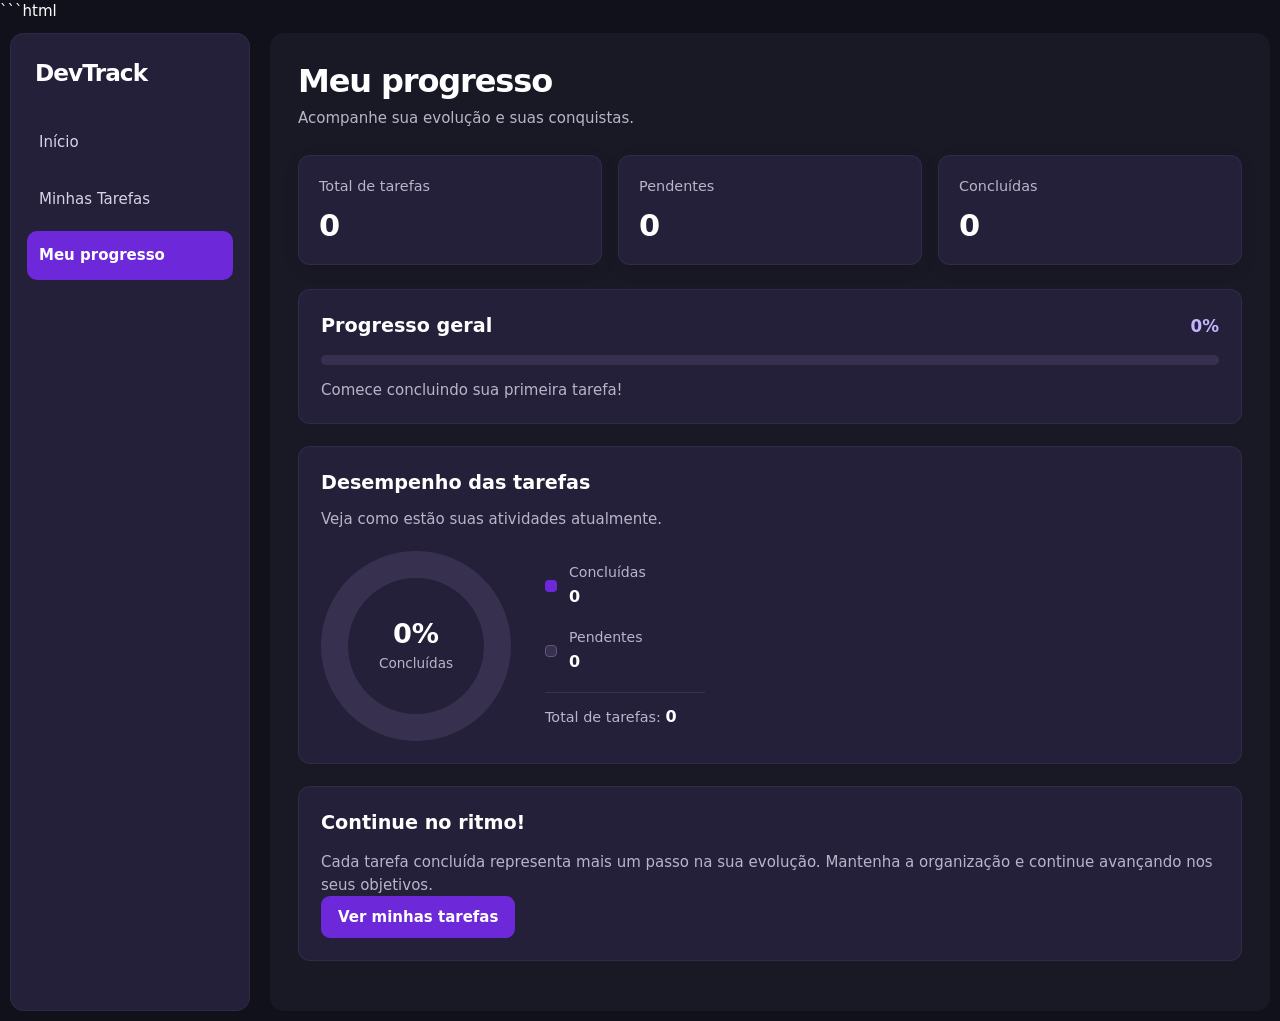
==== progresso.html @ 64759b38 "Primeiro commit do DevTrack" ====
```html
<!DOCTYPE html>
<html lang="pt-BR">
<head>
    <meta charset="UTF-8">
    <meta name="viewport" content="width=device-width, initial-scale=1.0">

    <meta
        name="description"
        content="Acompanhe seu progresso, suas tarefas concluídas e seu desempenho no DevTrack."
    >

    <title>DevTrack | Meu Progresso</title>

    <link rel="stylesheet" href="./css/style.css">
    <script src="./script.js" defer></script>
</head>
<body>
    <div class="layout">
        <div class="content-layout">

            <aside>
                <h2>DevTrack</h2>

                <nav aria-label="Navegação principal">
                    <ul>
                        <li>
                            <a href="./index.html">Início</a>
                        </li>

                        <li>
                            <a href="./tarefas.html">Minhas Tarefas</a>
                        </li>

                        <li>
                            <a
                                href="./progresso.html"
                                class="ativo"
                                aria-current="page"
                            >
                                Meu progresso
                            </a>
                        </li>
                    </ul>
                </nav>
            </aside>

            <main>
                <header class="page-header">
                    <div class="header-info">
                        <h1>Meu progresso</h1>
                        <p>Acompanhe sua evolução e suas conquistas.</p>
                    </div>
                </header>

                <section
                    class="dashboard"
                    aria-label="Resumo das tarefas"
                >
                    <article class="dashboard-card">
                        <p>Total de tarefas</p>
                        <h2 id="totalTasks">0</h2>
                    </article>

                    <article class="dashboard-card">
                        <p>Pendentes</p>
                        <h2 id="pendingTasks">0</h2>
                    </article>

                    <article class="dashboard-card">
                        <p>Concluídas</p>
                        <h2 id="completedTasks">0</h2>
                    </article>
                </section>

                <section
                    class="progress-section"
                    aria-labelledby="generalProgressTitle"
                >
                    <div class="progress-header">
                        <h2 id="generalProgressTitle">
                            Progresso geral
                        </h2>

                        <span id="progressPercentage">0%</span>
                    </div>

                    <div
                        class="progress-track"
                        id="progressBar"
                        role="progressbar"
                        aria-label="Progresso das tarefas concluídas"
                        aria-valuemin="0"
                        aria-valuemax="100"
                        aria-valuenow="0"
                    >
                        <div
                            class="progress-fill"
                            id="progressFill"
                        ></div>
                    </div>

                    <p id="progressMessage" aria-live="polite">
                        Comece concluindo sua primeira tarefa!
                    </p>
                </section>

                <section
                    class="performance-section"
                    aria-labelledby="performanceTitle"
                >
                    <h2 id="performanceTitle">
                        Desempenho das tarefas
                    </h2>

                    <p class="performance-description">
                        Veja como estão suas atividades atualmente.
                    </p>

                    <div class="performance-content">
                        <div
                            class="performance-chart"
                            id="performanceChart"
                            role="img"
                            aria-label="Gráfico de tarefas concluídas e pendentes"
                        >
                            <div class="chart-center">
                                <strong id="chartPercentage">0%</strong>
                                <span>Concluídas</span>
                            </div>
                        </div>

                        <div class="chart-legend">
                            <div class="legend-item">
                                <span
                                    class="legend-color legend-completed"
                                    aria-hidden="true"
                                ></span>

                                <div>
                                    <p>Concluídas</p>
                                    <strong id="chartCompleted">0</strong>
                                </div>
                            </div>

                            <div class="legend-item">
                                <span
                                    class="legend-color legend-pending"
                                    aria-hidden="true"
                                ></span>

                                <div>
                                    <p>Pendentes</p>
                                    <strong id="chartPending">0</strong>
                                </div>
                            </div>

                            <div class="chart-total">
                                Total de tarefas:
                                <strong id="chartTotal">0</strong>
                            </div>
                        </div>
                    </div>
                </section>

                <section
                    class="progress-section"
                    aria-labelledby="motivationTitle"
                >
                    <h2 id="motivationTitle">Continue no ritmo!</h2>

                    <p>
                        Cada tarefa concluída representa mais um passo
                        na sua evolução. Mantenha a organização e continue
                        avançando nos seus objetivos.
                    </p>

                    <a href="./tarefas.html" class="btn-primary">
                        Ver minhas tarefas
                    </a>
                </section>

            </main>
        </div>
    </div>
</body>
</html>
---- css/style.css ----
/* =========================
   CONFIGURAÇÕES GERAIS
========================= */

* {
    box-sizing: border-box;
}

:root {
    --background: #11111B;
    --surface: #191926;
    --surface-raised: #252039;
    --surface-hover: #302849;
    --primary: #6D28D9;
    --primary-hover: #7C3AED;
    --lavender: #C4B5FD;
    --text: #FFFFFF;
    --muted: #B8B5C9;
    --border: #39324F;
    --green: #22C55E;
    --red: #EF4444;
}

html {
    min-height: 100%;
    background: var(--background);
}

body {
    min-height: 100vh;
    margin: 0;
    background: var(--background);
    color: var(--text);
    font-family: Inter, system-ui, -apple-system, BlinkMacSystemFont, "Segoe UI", sans-serif;
    font-size: 15px;
    line-height: 1.5;
}

button,
input,
select {
    font: inherit;
}

button,
a,
input,
select {
    -webkit-tap-highlight-color: transparent;
}

button {
    cursor: pointer;
}

button:focus-visible,
a:focus-visible,
input:focus-visible,
select:focus-visible {
    outline: 2px solid var(--lavender);
    outline-offset: 3px;
}

[hidden] {
    display: none !important;
}

/* =========================
   LAYOUT PRINCIPAL
========================= */

.layout {
    min-height: 100vh;
    padding: 10px;
}

.content-layout {
    display: flex;
    align-items: stretch;
    gap: 20px;
    width: 100%;
    min-height: calc(100vh - 20px);
}

/* =========================
   MENU LATERAL
========================= */

aside {
    width: 240px;
    min-height: calc(100vh - 20px);
    padding: 22px 16px;
    flex: 0 0 240px;
    background: var(--surface-raised);
    border: 1px solid rgba(196, 181, 253, 0.06);
    border-radius: 14px;
}

aside h2 {
    margin: 0 0 28px;
    padding: 0 8px;
    font-size: 1.45rem;
    font-weight: 750;
    letter-spacing: -0.04em;
}

nav {
    width: 100%;
}

nav ul {
    margin: 0;
    padding: 0;
    list-style: none;
}

nav li {
    margin: 0 0 8px;
}

nav a {
    display: block;
    padding: 13px 12px;
    color: #D8D4E7;
    text-decoration: none;
    border-radius: 10px;
    transition: background-color 0.2s ease, color 0.2s ease;
}

nav a:hover {
    color: var(--text);
    background: var(--surface-hover);
}

nav a.ativo {
    color: var(--text);
    background: var(--primary);
    font-weight: 600;
}

/* =========================
   CONTEÚDO PRINCIPAL
========================= */

main {
    flex: 1;
    min-width: 0;
    padding: 28px;
    background: var(--surface);
    border-radius: 14px;
}

.page-header {
    display: flex;
    align-items: center;
    justify-content: space-between;
    gap: 20px;
    margin-bottom: 26px;
}

.header-info h1 {
    margin: 0 0 6px;
    font-size: clamp(1.55rem, 2.5vw, 2rem);
    line-height: 1.25;
    letter-spacing: -0.035em;
}

.header-info p {
    margin: 0;
    color: var(--muted);
}

h2,
h3,
p {
    overflow-wrap: anywhere;
}

/* =========================
   BOTÕES
========================= */

.btn-primary,
.btn-secondary {
    display: inline-flex;
    align-items: center;
    justify-content: center;
    gap: 8px;
    min-height: 42px;
    padding: 10px 16px;
    border: 1px solid transparent;
    border-radius: 9px;
    color: var(--text);
    text-decoration: none;
    font-weight: 600;
    line-height: 1.2;
    transition: background-color 0.2s ease, border-color 0.2s ease, transform 0.2s ease;
}

.btn-primary {
    background: var(--primary);
}

.btn-primary:hover {
    background: var(--primary-hover);
    transform: translateY(-1px);
}

.btn-secondary {
    background: #332C47;
    border-color: var(--border);
}

.btn-secondary:hover {
    background: #403653;
}

/* =========================
   CARTÕES DE RESUMO
========================= */

.dashboard {
    display: grid;
    grid-template-columns: repeat(3, minmax(0, 1fr));
    gap: 16px;
    margin-bottom: 24px;
}

.dashboard-card {
    min-width: 0;
    padding: 20px;
    background: var(--surface-raised);
    border: 1px solid rgba(196, 181, 253, 0.07);
    border-radius: 12px;
    box-shadow: 0 5px 18px rgba(0, 0, 0, 0.08);
}

.dashboard-card p {
    margin: 0 0 10px;
    color: var(--muted);
    font-size: 0.9rem;
}

.dashboard-card h2 {
    margin: 0;
    font-size: 1.9rem;
    line-height: 1.2;
    font-weight: 750;
}

/* =========================
   SEÇÕES DE PROGRESSO
========================= */

.progress-section,
.performance-section {
    margin-bottom: 22px;
    padding: 22px;
    background: var(--surface-raised);
    border: 1px solid rgba(196, 181, 253, 0.07);
    border-radius: 12px;
}

.progress-section h2,
.performance-section h2 {
    margin: 0 0 10px;
    font-size: 1.2rem;
}

.progress-section > p,
.performance-description {
    color: var(--muted);
}

.progress-section > p {
    margin: 14px 0 0;
}

.progress-header {
    display: flex;
    align-items: center;
    justify-content: space-between;
    gap: 12px;
    margin-bottom: 14px;
}

.progress-header h2 {
    margin: 0;
}

#progressPercentage {
    color: var(--lavender);
    font-size: 1.05rem;
    font-weight: 700;
    font-variant-numeric: tabular-nums;
}

.progress-track {
    width: 100%;
    height: 10px;
    overflow: hidden;
    background: #38304F;
    border-radius: 999px;
}

.progress-fill {
    width: 0;
    height: 100%;
    background: linear-gradient(90deg, #6D28D9, #A78BFA);
    border-radius: inherit;
    transition: width 0.35s ease;
}

/* =========================
   GRÁFICO DE DESEMPENHO
========================= */

.performance-description {
    margin: 0 0 20px;
}

.performance-content {
    display: flex;
    align-items: center;
    gap: 34px;
}

.performance-chart {
    display: grid;
    place-items: center;
    position: relative;
    width: 190px;
    height: 190px;
    flex: 0 0 190px;
    border-radius: 50%;
    background: conic-gradient(var(--primary) 0% 0%, #38304F 0% 100%);
}

.performance-chart::before {
    position: absolute;
    width: 136px;
    height: 136px;
    content: "";
    background: var(--surface-raised);
    border-radius: 50%;
}

.chart-center {
    display: flex;
    align-items: center;
    justify-content: center;
    position: relative;
    z-index: 1;
    flex-direction: column;
    gap: 3px;
}

.chart-center strong {
    font-size: 1.7rem;
    line-height: 1.2;
}

.chart-center span {
    color: var(--muted);
    font-size: 0.85rem;
}

.chart-legend {
    display: flex;
    flex-direction: column;
    gap: 18px;
    min-width: 160px;
}

.legend-item {
    display: flex;
    align-items: center;
    gap: 12px;
}

.legend-color {
    width: 12px;
    height: 12px;
    flex: 0 0 12px;
    border-radius: 4px;
}

.legend-completed {
    background: var(--primary);
}

.legend-pending {
    background: #38304F;
    border: 1px solid #615777;
}

.legend-item p {
    margin: 0 0 2px;
    color: var(--muted);
    font-size: 0.88rem;
}

.legend-item strong,
.chart-total strong {
    font-size: 1rem;
    font-variant-numeric: tabular-nums;
}

.chart-total {
    padding-top: 12px;
    border-top: 1px solid var(--border);
    color: var(--muted);
    font-size: 0.9rem;
}

.chart-total strong {
    color: var(--text);
}

/* =========================
   FORMULÁRIO DE TAREFAS
========================= */

.task-form-container {
    margin-bottom: 24px;
    padding: 24px;
    background: var(--surface-raised);
    border: 1px solid rgba(196, 181, 253, 0.09);
    border-radius: 12px;
}

.task-form-container h2 {
    margin: 0 0 20px;
    font-size: 1.2rem;
}

#taskForm {
    display: grid;
    grid-template-columns: repeat(2, minmax(0, 1fr));
    gap: 18px;
}

.form-group {
    display: flex;
    flex-direction: column;
    gap: 8px;
    min-width: 0;
}

.form-group label {
    color: #E7E2F4;
    font-size: 0.92rem;
    font-weight: 600;
}

.form-group input,
.form-group select {
    width: 100%;
    min-height: 44px;
    padding: 10px 12px;
    color: var(--text);
    background: #191926;
    border: 1px solid #49405F;
    border-radius: 8px;
}

.form-group input::placeholder {
    color: #89839D;
}

.form-group input:focus,
.form-group select:focus {
    border-color: var(--primary);
    outline: 2px solid rgba(109, 40, 217, 0.25);
}

.form-group input[type="date"] {
    color-scheme: dark;
}

.form-actions {
    display: flex;
    align-items: center;
    flex-wrap: wrap;
    gap: 10px;
    grid-column: 1 / -1;
    margin-top: 2px;
}

/* =========================
   LISTA E CARTÕES DE TAREFAS
========================= */

.task-list {
    display: flex;
    flex-direction: column;
    gap: 16px;
}

.task-card {
    display: flex;
    align-items: flex-start;
    flex-direction: column;
    gap: 10px;
    min-width: 0;
    padding: 22px;
    background: var(--surface-raised);
    border: 1px solid rgba(196, 181, 253, 0.08);
    border-radius: 12px;
    transition: border-color 0.2s ease, background-color 0.2s ease;
}

.task-card h2 {
    margin: 0;
    font-size: 1.12rem;
    line-height: 1.35;
}

.task-card > p {
    margin: 0;
    color: var(--muted);
}

.task-card.task-completed {
    border-color: rgba(34, 197, 94, 0.35);
}

.task-completed h2 {
    color: #C8F7D7;
}

.task-completed > p:not(.due-date) {
    color: #A7B8AD;
}

.priority-high,
.priority-medium,
.priority-low {
    display: inline-flex;
    align-items: center;
    padding: 5px 10px;
    border: 1px solid transparent;
    border-radius: 999px;
    font-size: 0.78rem;
    font-weight: 700;
}

.priority-high {
    color: #FCA5A5;
    background: rgba(239, 68, 68, 0.12);
    border-color: rgba(239, 68, 68, 0.25);
}

.priority-medium {
    color: #FCD34D;
    background: rgba(245, 158, 11, 0.12);
    border-color: rgba(245, 158, 11, 0.25);
}

.priority-low {
    color: #86EFAC;
    background: rgba(34, 197, 94, 0.12);
    border-color: rgba(34, 197, 94, 0.25);
}

.due-date {
    color: var(--lavender) !important;
    font-size: 0.88rem;
}

.task-card.task-overdue {
    border-color: var(--red);
}

.due-date-overdue {
    color: #F87171 !important;
    font-weight: 700;
}

.task-actions {
    display: flex;
    align-items: center;
    gap: 8px;
    margin-top: 8px;
}

.btn-complete,
.btn-delete {
    display: inline-flex;
    align-items: center;
    justify-content: center;
    width: 38px;
    height: 38px;
    padding: 0;
    border-radius: 9px;
    transition: background-color 0.2s ease, color 0.2s ease, border-color 0.2s ease;
}

.btn-complete {
    color: #D8C8FF;
    background: rgba(109, 40, 217, 0.12);
    border: 1px solid #6D28D9;
    font-size: 1.2rem;
    font-weight: 800;
}

.btn-complete:hover {
    color: #FFFFFF;
    background: var(--primary);
}

.btn-complete.is-completed {
    color: #FFFFFF;
    background: #16A34A;
    border-color: #16A34A;
}

.btn-complete.is-completed:hover {
    background: #15803D;
    border-color: #15803D;
}

.btn-delete {
    color: #A8A2B8;
    background: transparent;
    border: 1px solid transparent;
}

.btn-delete svg {
    display: block;
}

.btn-delete:hover {
    color: #F87171;
    background: rgba(239, 68, 68, 0.1);
    border-color: rgba(239, 68, 68, 0.25);
}

.empty-tasks {
    margin: 0;
    padding: 24px;
    color: var(--muted);
    text-align: center;
    background: var(--surface-raised);
    border: 1px dashed #49405F;
    border-radius: 12px;
}

/* =========================
   RESPONSIVIDADE
========================= */

@media (max-width: 900px) {
    main {
        padding: 22px;
    }

    .dashboard {
        gap: 12px;
    }

    .dashboard-card {
        padding: 16px;
    }

    .performance-content {
        gap: 22px;
    }
}

@media (max-width: 768px) {
    .layout {
        padding: 8px;
    }

    .content-layout {
        flex-direction: column;
        gap: 12px;
    }

    aside {
        width: 100%;
        min-height: auto;
        flex: 0 0 auto;
        padding: 16px;
    }

    aside h2 {
        margin-bottom: 14px;
    }

    nav ul {
        display: flex;
        flex-wrap: wrap;
        gap: 6px;
    }

    nav li {
        margin: 0;
    }

    nav a {
        padding: 10px 12px;
    }

    main {
        width: 100%;
        padding: 18px;
    }

    .page-header {
        align-items: flex-start;
        flex-direction: column;
        gap: 14px;
    }

    .dashboard {
        grid-template-columns: 1fr;
    }

    .dashboard-card {
        padding: 16px 18px;
    }

    .dashboard-card p {
        margin-bottom: 5px;
    }

    .dashboard-card h2 {
        font-size: 1.6rem;
    }

    #taskForm {
        grid-template-columns: 1fr;
    }

    .performance-content {
        align-items: center;
        flex-direction: column;
    }

    .chart-legend {
        width: 100%;
    }
}

@media (max-width: 420px) {
    main {
        padding: 14px;
    }

    .progress-section,
    .performance-section,
    .task-form-container,
    .task-card {
        padding: 16px;
    }

    .performance-chart {
        width: 170px;
        height: 170px;
        flex-basis: 170px;
    }

    .performance-chart::before {
        width: 122px;
        height: 122px;
    }
}
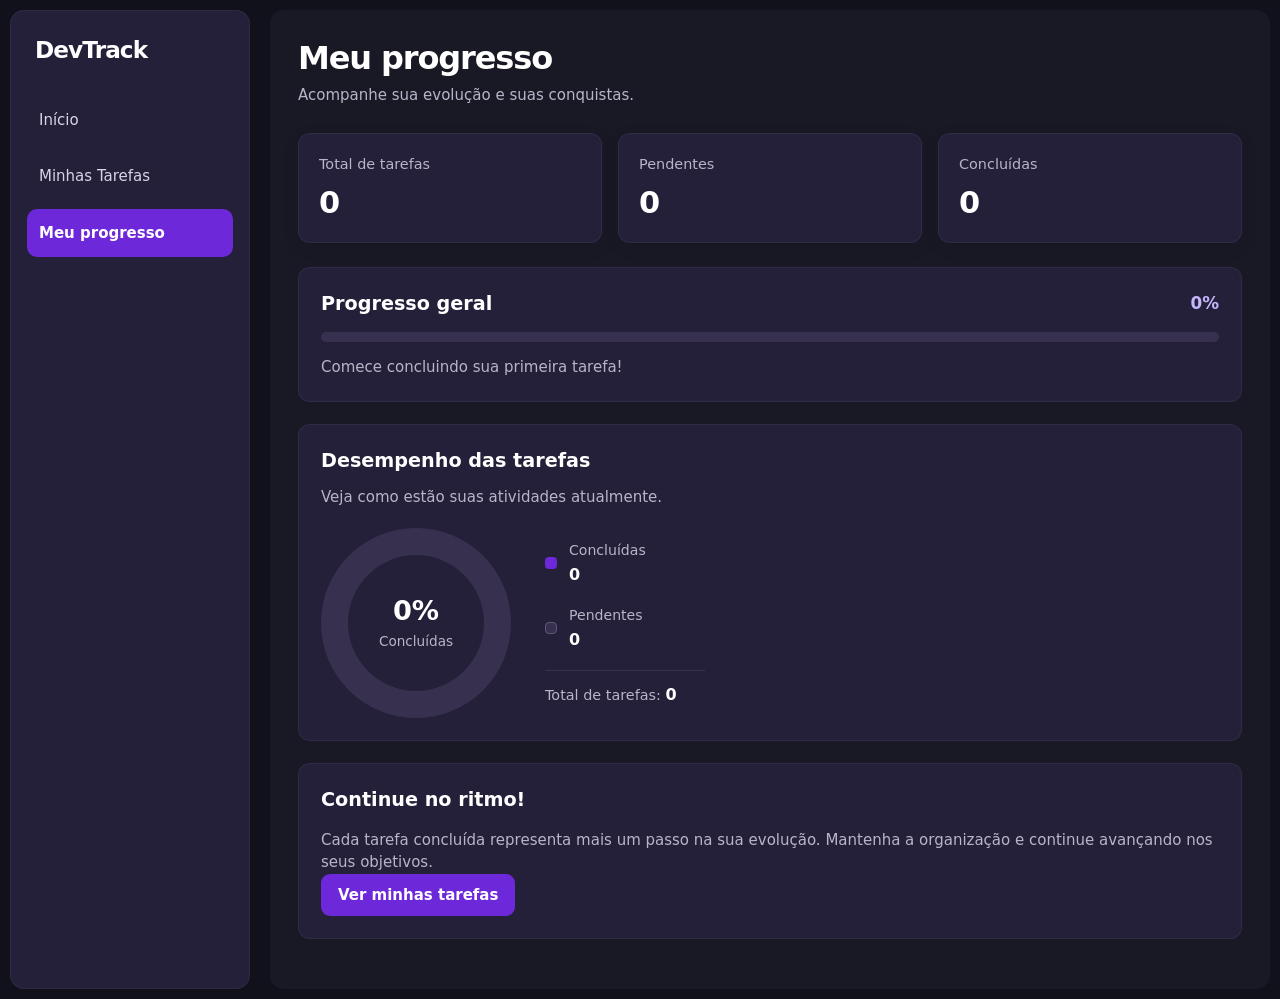
==== commit 9316a4dd: "Retirar html flutuando no inicio do codigo" ====
--- a/progresso.html
+++ b/progresso.html
@@ -1,4 +1,3 @@
-```html
 <!DOCTYPE html>
 <html lang="pt-BR">
 <head>
